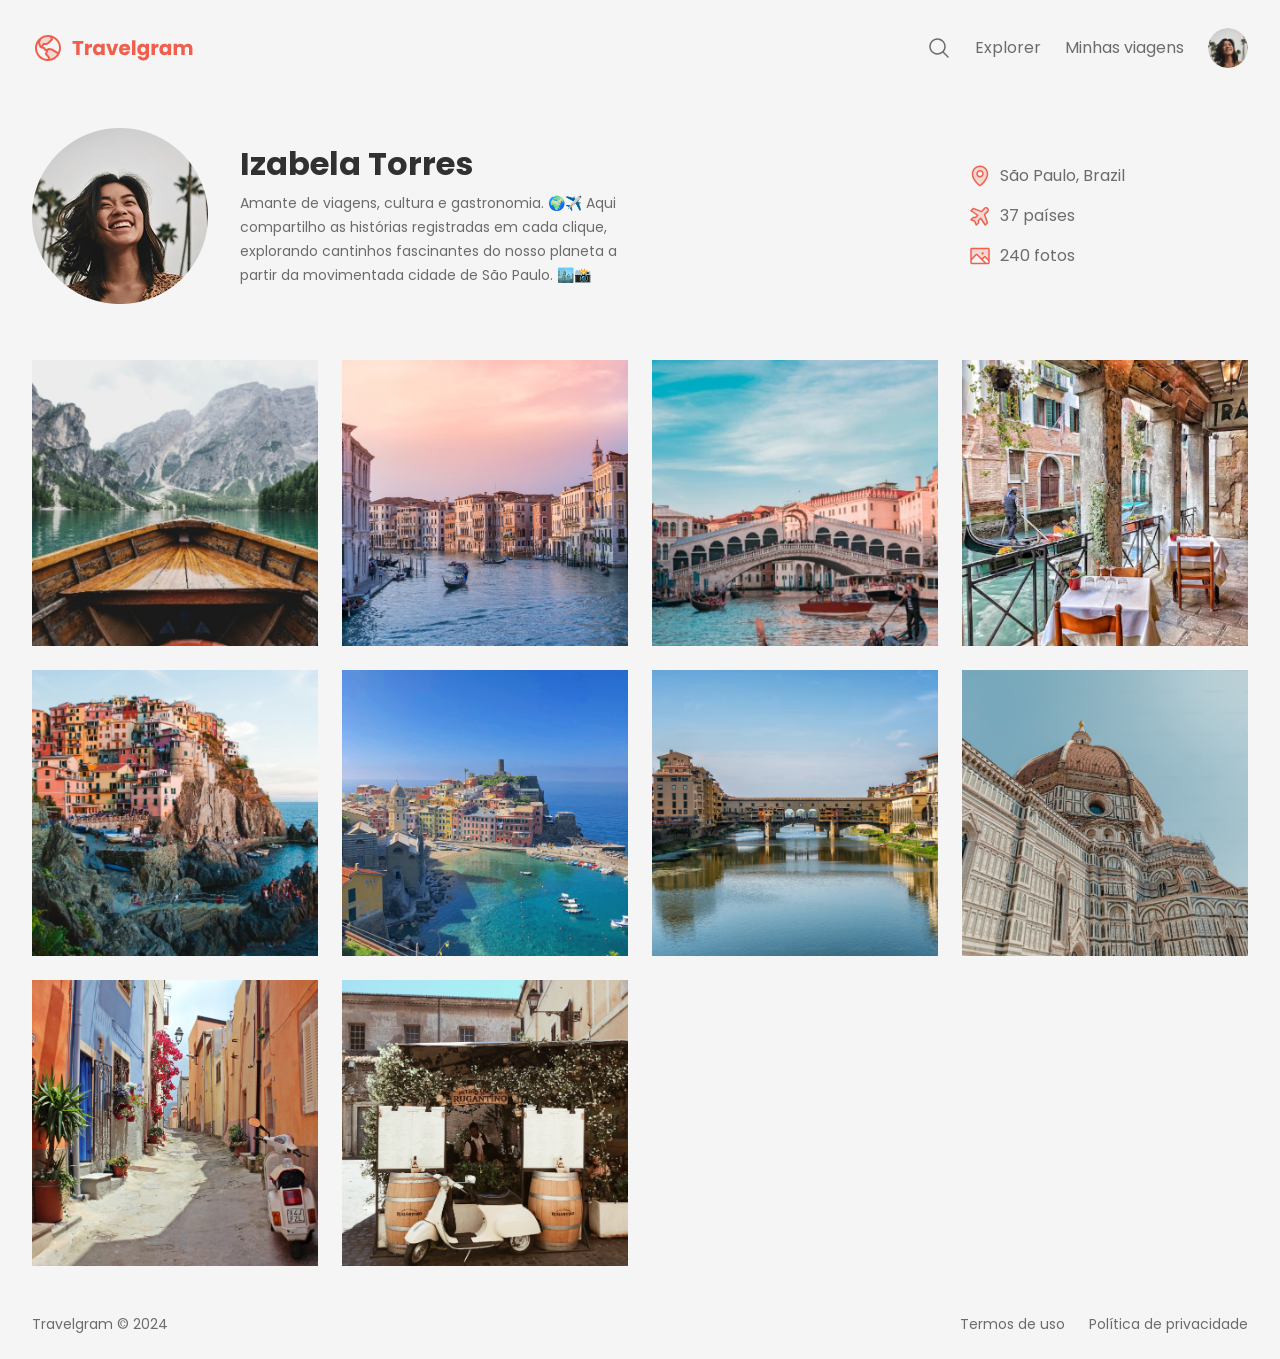
==== projeto-travel-gram/index.html @ c614c05d "Adiciona projeto travel-gram" ====
<!DOCTYPE html>
<html lang="en">

<head>
  <link rel="preconnect" href="https://fonts.googleapis.com">
  <link rel="preconnect" href="https://fonts.gstatic.com" crossorigin>

  <meta charset="UTF-8">
  <meta name="viewport" content="width=device-width, initial-scale=1.0">
  <link rel="stylesheet" href="styles/index.css">

  <link
    href="https://fonts.googleapis.com/css2?family=Open+Sans:ital,wght@0,300..800;1,300..800&family=Poppins:wght@400;700&display=swap"
    rel="stylesheet">
  <title>Document</title>
</head>

<body>
  <div class="bg-surface-color">
    <nav class="container">
      <a href="#" id="logo">
        <img src="assets/Logo.svg" alt="Logo">
      </a>
      <ul id="primary-menu">
        <li>
          <a href="#">
            <img src="assets/icons/MagnifyingGlass.svg" alt="Magnifying Glass">
          </a>
        </li>
        <li><a href="#">Explorer</a></li>
        <li><a href="#">Minhas viagens</a></li>
        <li><a href="#">
            <img src="assets/Profile pic.png" alt="Profile image">
          </a></li>
      </ul>
    </nav>
    <header>
      <div class="container">
        <div id="profile">
          <img src="assets/Profile pic.png" alt="Profile">
          <div>
            <h1>Izabela Torres</h1>
            <p>Amante de viagens, cultura e gastronomia. 🌍✈️
              Aqui compartilho as histórias registradas em cada clique, explorando cantinhos fascinantes do nosso
              planeta
              a partir da movimentada cidade de São Paulo. 🏙️📸
            </p>
          </div>
        </div>
        <ul id="info">
          <li>
            <img src="assets/icons/MapPin.svg" alt="Map pin icon">
            <span>São Paulo, Brazil</span>
          </li>
          <li>
            <img src="assets/icons/AirplaneTilt.svg" alt="Airplane icon">
            <span>37 países</span>
          </li>
          <li>
            <img src="assets/icons/Image.svg" alt="Image icon">
            <span>240 fotos</span>
          </li>
        </ul>
      </div>
    </header>
    <main class="container">
      <img src="assets/images/Image 01.png" alt="Image 01">
      <img src="assets/images/Image 02.png" alt="Image 02">
      <img src="assets/images/Image 03.png" alt="Image 03">
      <img src="assets/images/Image 04.png" alt="Image 04">
      <img src="assets/images/Image 05.png" alt="Image 05">
      <img src="assets/images/Image 06.png" alt="Image 06">
      <img src="assets/images/Image 07.png" alt="Image 07">
      <img src="assets/images/Image 08.png" alt="Image 08">
      <img src="assets/images/Image 09.png" alt="Image 09">
      <img src="assets/images/Image 10.png" alt="Image 10">
    </main>
    <footer class="container">
      <span>Travelgram &copy; 2024</span>
      <span>Termos de uso</span>
      <span>Política de privacidade</span>

    </footer>
  </div>
</body>

</html>
---- projeto-travel-gram/styles/index.css ----
@import url(global.css);
@import url(nav.css);
@import url(header.css);
@import url(main.css);
@import url(footer.css);
@import url(responsive.css);
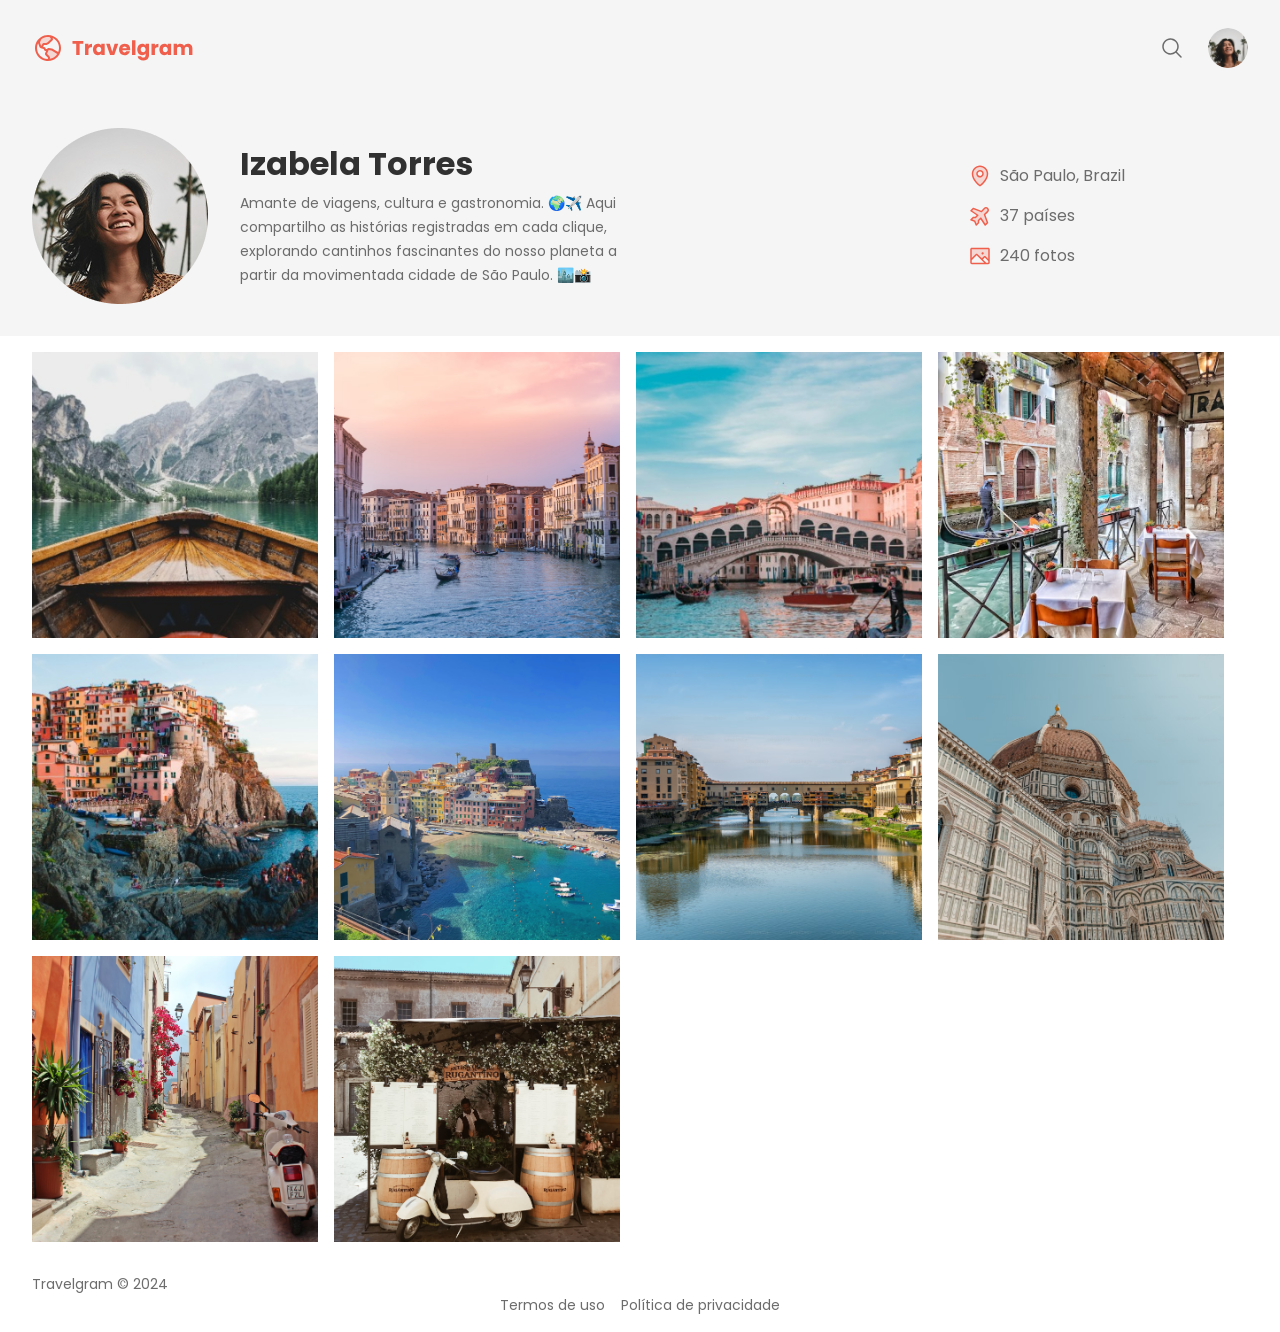
==== commit ae924419: "Atualiza CSS do travel-gram" ====
--- a/projeto-travel-gram/index.html
+++ b/projeto-travel-gram/index.html
@@ -27,8 +27,8 @@
             <img src="assets/icons/MagnifyingGlass.svg" alt="Magnifying Glass">
           </a>
         </li>
-        <li><a href="#">Explorer</a></li>
-        <li><a href="#">Minhas viagens</a></li>
+        <!-- <li><a href="#">Explorer</a></li>
+        <li><a href="#">Minhas viagens</a></li> -->
         <li><a href="#">
             <img src="assets/Profile pic.png" alt="Profile image">
           </a></li>
@@ -77,9 +77,10 @@
     </main>
     <footer class="container">
       <span>Travelgram &copy; 2024</span>
-      <span>Termos de uso</span>
-      <span>Política de privacidade</span>
-
+      <div id="footer-links">
+        <span>Termos de uso</span>
+        <span>Política de privacidade</span>
+      </div>
     </footer>
   </div>
 </body>
